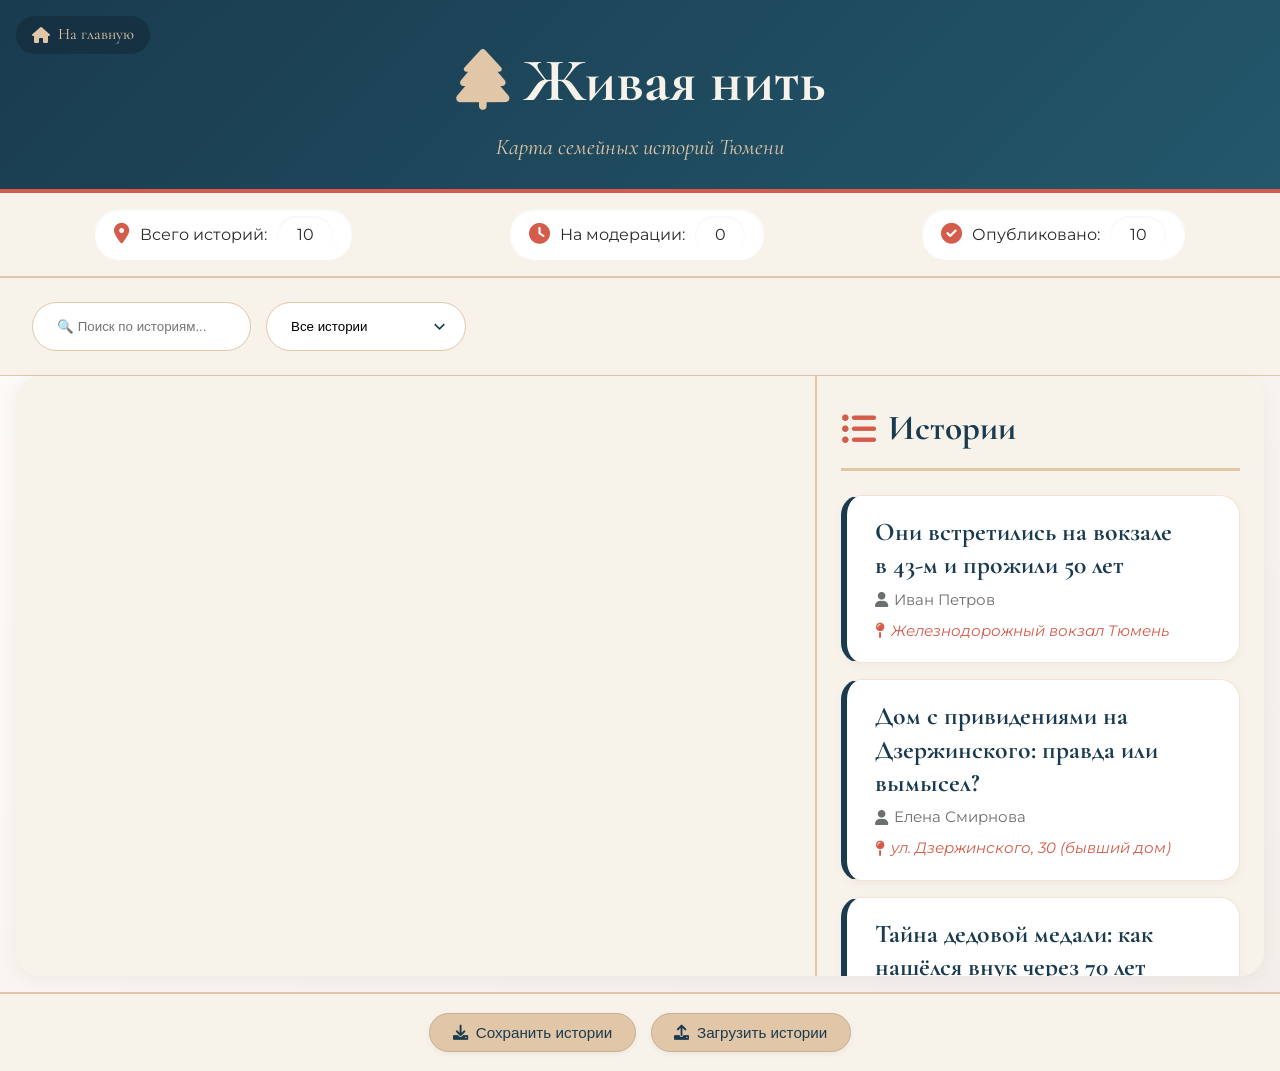
==== map.html @ c324417d "Add files via upload" ====
<!DOCTYPE html>
<html lang="ru">
<head>
    <meta charset="UTF-8">
    <meta name="viewport" content="width=device-width, initial-scale=1.0">
    <title>Живая нить — карта историй</title>
    <!-- Яндекс.Карты API (замените ключ) -->
    <script src="https://api-maps.yandex.ru/2.1/?apikey=b6e4b3a1-81ae-4380-98f1-2ff26b67f41b&lang=ru_RU" type="text/javascript"></script>
    <!-- Общие стили -->
    <link rel="stylesheet" href="style.css">
    <!-- Шрифты и иконки -->
    <link href="https://fonts.googleapis.com/css2?family=Cormorant+Garamond:wght@400;600;700&family=Montserrat:wght@300;400;500&display=swap" rel="stylesheet">
    <link rel="stylesheet" href="https://cdnjs.cloudflare.com/ajax/libs/font-awesome/6.0.0-beta3/css/all.min.css">
</head>
<body>
    <div class="page-wrapper">
        <header>
            <div class="header-top">
                <a href="index.html" class="home-link"><i class="fas fa-home"></i> На главную</a>
            </div>
            <h1><i class="fas fa-tree"></i> Живая нить</h1>
            <p class="subtitle">Карта семейных историй Тюмени</p>
        </header>

        <div class="stats-bar">
            <span><i class="fas fa-map-marker-alt"></i> Всего историй: <span id="total-stories">0</span></span>
            <span><i class="fas fa-clock"></i> На модерации: <span id="pending-stories">0</span></span>
            <span><i class="fas fa-check-circle"></i> Опубликовано: <span id="published-stories">0</span></span>
        </div>

        <div class="search-panel">
            <input type="text" id="search-input" placeholder="🔍 Поиск по историям...">
            <select id="filter-select">
                <option value="all">Все истории</option>
                <option value="published">Только опубликованные</option>
                <option value="pending">На модерации</option>
            </select>
        </div>

        <main>
            <div id="map"></div>

            <div id="sidebar">
                <h2><i class="fas fa-list-ul"></i> Истории</h2>
                <div id="stories-list"></div>
                <button id="add-story-btn" class="btn"><i class="fas fa-plus-circle"></i> Добавить свою историю</button>
            </div>
        </main>

        <!-- Модальное окно для добавления истории (без изменений) -->
        <div id="story-modal" class="modal">
            <div class="modal-content">
                <span class="close">&times;</span>
                <h2>Поделитесь семейной историей</h2>
                <form id="story-form">
                    <label for="author">Ваше имя (или псевдоним):</label>
                    <input type="text" id="author" required>

                    <label for="title">Заголовок истории:</label>
                    <input type="text" id="title" required>

                    <label for="story">Текст истории (до 2000 символов):</label>
                    <textarea id="story" rows="5" maxlength="2000" required></textarea>

                    <label>📍 Место на карте:</label>
                    <div id="map-picker" style="height: 250px; margin-bottom: 10px; border: 2px solid #E1C6A8;"></div>
                    <p id="selected-coords">Щёлкните по карте, чтобы указать место истории</p>
                    <input type="hidden" id="place-coords" required>
                    <input type="text" id="place-address" placeholder="Или введите адрес вручную">

                    <label for="photo-upload">📷 Фотография (необязательно):</label>
                    <input type="file" id="photo-upload" accept="image/*">
                    <div id="photo-preview"></div>

                    <p class="info">* История будет опубликована после проверки модератором</p>
                    <button type="submit" class="btn"><i class="fas fa-paper-plane"></i> Отправить</button>
                </form>
            </div>
        </div>

        <!-- Модальное окно просмотра УДАЛЕНО -->

        <div id="save-panel">
            <button id="save-json" class="btn-small"><i class="fas fa-download"></i> Сохранить истории</button>
            <button id="load-json" class="btn-small"><i class="fas fa-upload"></i> Загрузить истории</button>
            <input type="file" id="upload-json" accept=".json" style="display: none;">
        </div>
    </div>

    <script src="script.js"></script>
</body>
</html>
---- style.css ----
/* ===== Базовые стили и градиентный фон ===== */
* {
    margin: 0;
    padding: 0;
    box-sizing: border-box;
}

body {
    font-family: 'Montserrat', sans-serif;
    color: #2A2B2A;
    line-height: 1.6;
    background: linear-gradient(145deg, #f7efe3 0%, #dbbc9f 50%, #b28b6f 100%);
    min-height: 100vh;
}

/* Основной контейнер */
.page-wrapper {
    max-width: 1400px;
    margin: 0 auto;
    background: rgba(255, 255, 255, 0.85);
    backdrop-filter: blur(3px);
    min-height: 100vh;
    display: flex;
    flex-direction: column;
    box-shadow: 0 0 30px rgba(0, 0, 0, 0.1);
}

/* ===== Шапка ===== */
header {
    background: linear-gradient(135deg, #1A3B4F 0%, #23576B 100%);
    color: #F7F3EB;
    padding: 2rem 2rem 1.5rem;
    text-align: center;
    border-bottom: 4px solid #D55C4A;
    font-family: 'Cormorant Garamond', serif;
    position: relative;
}

.header-top {
    position: absolute;
    top: 1rem;
    left: 1rem;
}

.home-link {
    color: #E1C6A8;
    text-decoration: none;
    font-size: 1rem;
    display: inline-flex;
    align-items: center;
    gap: 0.5rem;
    background: rgba(0,0,0,0.2);
    padding: 0.4rem 1rem;
    border-radius: 40px;
    transition: background 0.2s;
}

.home-link:hover {
    background: rgba(0,0,0,0.4);
    color: white;
}

header h1 {
    font-size: 3.8rem;
    font-weight: 700;
    display: flex;
    align-items: center;
    justify-content: center;
    gap: 15px;
}

header h1 i {
    color: #E1C6A8;
}

header .subtitle {
    font-size: 1.4rem;
    color: #E1C6A8;
    font-style: italic;
}

/* ===== Статистика ===== */
.stats-bar {
    display: flex;
    justify-content: space-around;
    background: #F7F3EB;
    padding: 1rem 2rem;
    border-bottom: 2px solid #E1C6A8;
    flex-wrap: wrap;
    gap: 1rem 2rem;
}

.stats-bar span {
    display: inline-flex;
    align-items: center;
    gap: 10px;
    background: #FFFFFF;
    padding: 0.4rem 1.2rem;
    border-radius: 24px;
    box-shadow: inset 0 1px 3px rgba(0,0,0,0.05);
}

.stats-bar i {
    color: #D55C4A;
    font-size: 1.3rem;
}

/* ===== Панель поиска ===== */
.search-panel {
    display: flex;
    gap: 15px;
    padding: 1.5rem 2rem;
    background: #F7F3EB;
    border-bottom: 1px solid #E1C6A8;
    flex-wrap: wrap;
}

.search-panel input,
.search-panel select {
    padding: 1rem 1.5rem;
    border: 1px solid #E1C6A8;
    border-radius: 40px;
    background: #FFFFFF;
    transition: all 0.3s;
}

.search-panel input:focus,
.search-panel select:focus {
    border-color: #D55C4A;
    outline: none;
    box-shadow: 0 0 0 3px rgba(213, 92, 74, 0.2);
}

.search-panel select {
    appearance: none;
    background-image: url('data:image/svg+xml;utf8,<svg xmlns="http://www.w3.org/2000/svg" width="16" height="16" viewBox="0 0 24 24" fill="none" stroke="%231A3B4F" stroke-width="2"><polyline points="6 9 12 15 18 9"/></svg>');
    background-repeat: no-repeat;
    background-position: right 1rem center;
    background-size: 1.2rem;
}

/* ===== Основная часть ===== */
main {
    display: flex;
    flex: 1;
    min-height: 600px;
    background: #F7F3EB;
    border-radius: 24px;
    overflow: hidden;
    margin: 0 1rem 1rem;
    box-shadow: 0 4px 20px rgba(0, 0, 0, 0.05);
}

#map {
    flex: 2;
    border-right: 2px solid #E1C6A8;
}

#sidebar {
    flex: 1;
    min-width: 340px;
    background: #F7F3EB;
    padding: 1.5rem;
    overflow-y: auto;
    max-height: 600px;
}

#sidebar h2 {
    font-family: 'Cormorant Garamond', serif;
    font-size: 2.2rem;
    color: #1A3B4F;
    border-bottom: 3px solid #E1C6A8;
    padding-bottom: 0.7rem;
    margin-bottom: 1.5rem;
    display: flex;
    align-items: center;
    gap: 12px;
}

#sidebar h2 i {
    color: #D55C4A;
}

/* ===== Карточки историй ===== */
#stories-list {
    display: flex;
    flex-direction: column;
    gap: 1rem;
    margin-bottom: 2rem;
}

.story-item {
    background: #FFFFFF;
    padding: 1.2rem 1.2rem 1.2rem 1.8rem;
    border-radius: 20px;
    cursor: pointer;
    transition: all 0.25s ease;
    border: 1px solid #F0E4D6;
    border-left-width: 6px;
    border-left-color: #1A3B4F;
    box-shadow: 0 4px 12px rgba(0, 0, 0, 0.03);
    position: relative;
}

.story-item:hover {
    transform: translateY(-4px);
    box-shadow: 0 12px 24px rgba(26, 59, 79, 0.1);
    border-color: #E1C6A8;
}

.story-item.pending {
    border-left-color: #D55C4A;
}

.story-item h3 {
    font-family: 'Cormorant Garamond', serif;
    font-size: 1.6rem;
    color: #1A3B4F;
    margin-bottom: 0.4rem;
    padding-right: 30px;
    line-height: 1.3;
}

.story-item .author {
    font-size: 0.95rem;
    color: #6C6F70;
    margin-bottom: 0.4rem;
    display: flex;
    align-items: center;
    gap: 6px;
}

.story-item .place {
    font-size: 0.95rem;
    color: #D55C4A;
    font-style: italic;
    display: flex;
    align-items: center;
    gap: 6px;
}

.story-item .pending-badge {
    position: absolute;
    top: 1rem;
    right: 1rem;
    background: #D55C4A;
    color: white;
    font-size: 0.7rem;
    font-weight: 600;
    padding: 0.3rem 0.8rem;
    border-radius: 20px;
    box-shadow: 0 2px 6px rgba(213, 92, 74, 0.3);
}

/* ===== Кнопки ===== */
.btn {
    background: #D55C4A;
    color: white;
    border: none;
    padding: 1rem 2rem;
    border-radius: 40px;
    font-size: 1.1rem;
    font-weight: 500;
    cursor: pointer;
    width: 100%;
    transition: all 0.25s;
    display: flex;
    align-items: center;
    justify-content: center;
    gap: 12px;
    box-shadow: 0 4px 10px rgba(213, 92, 74, 0.3);
    border: 1px solid #B84A3B;
}

.btn:hover {
    background: #B84A3B;
    transform: scale(1.02);
    box-shadow: 0 6px 14px rgba(213, 92, 74, 0.4);
}

.btn-small {
    background: #E1C6A8;
    color: #1A3B4F;
    border: none;
    padding: 0.6rem 1.4rem;
    border-radius: 40px;
    font-size: 0.95rem;
    font-weight: 500;
    cursor: pointer;
    transition: all 0.2s;
    display: inline-flex;
    align-items: center;
    gap: 8px;
    border: 1px solid #C9AF91;
    box-shadow: 0 2px 6px rgba(0, 0, 0, 0.05);
}

.btn-small:hover {
    background: #D5B692;
    transform: translateY(-2px);
    box-shadow: 0 4px 10px rgba(0, 0, 0, 0.1);
}

/* ===== Модальные окна ===== */
.modal {
    display: none;
    position: fixed;
    z-index: 2000;
    left: 0;
    top: 0;
    width: 100%;
    height: 100%;
    background-color: rgba(0, 0, 0, 0.4);
    backdrop-filter: blur(5px);
    animation: fadeIn 0.3s ease;
}

@keyframes fadeIn {
    from { opacity: 0; }
    to { opacity: 1; }
}

.modal-content {
    background-color: #FFFFFF;
    margin: 3% auto;
    padding: 2.2rem 2.5rem;
    border-radius: 32px;
    width: 90%;
    max-width: 700px;
    max-height: 85vh;
    overflow-y: auto;
    box-shadow: 0 25px 50px -8px rgba(26, 59, 79, 0.3);
    border: 1px solid #E1C6A8;
    position: relative;
}

.close, .close-view {
    position: absolute;
    right: 1.8rem;
    top: 1.2rem;
    font-size: 2.8rem;
    cursor: pointer;
    color: #D55C4A;
    transition: color 0.2s;
    line-height: 1;
}

.close:hover, .close-view:hover {
    color: #1A3B4F;
}

/* ===== Форма добавления истории ===== */
#story-form label {
    display: block;
    margin-top: 1.5rem;
    font-weight: 600;
    color: #1A3B4F;
    font-size: 1rem;
}

#story-form input,
#story-form textarea,
#story-form select {
    width: 100%;
    padding: 0.9rem 1.2rem;
    margin-top: 0.3rem;
    border: 1px solid #E1C6A8;
    border-radius: 24px;
    font-family: inherit;
    font-size: 1rem;
    background: #F7F3EB;
    transition: all 0.2s;
}

#story-form input:focus,
#story-form textarea:focus,
#story-form select:focus {
    outline: none;
    border-color: #D55C4A;
    box-shadow: 0 0 0 3px rgba(213, 92, 74, 0.1);
    background: #FFFFFF;
}

#story-form textarea {
    resize: vertical;
}

#map-picker {
    border-radius: 24px;
    margin-top: 5px;
    border: 2px solid #E1C6A8;
    overflow: hidden;
}

#photo-preview {
    margin-top: 15px;
    text-align: center;
}

#photo-preview img {
    max-width: 100%;
    max-height: 200px;
    border-radius: 24px;
    border: 3px solid #E1C6A8;
    box-shadow: 0 4px 12px rgba(0,0,0,0.1);
}

.info {
    font-size: 0.9rem;
    color: #1A3B4F;
    margin: 1.5rem 0;
    background: #F7F3EB;
    padding: 1rem 1.5rem;
    border-radius: 24px;
    border-left: 4px solid #D55C4A;
}

/* ===== Просмотр истории ===== */
#view-content {
    padding: 0.5rem 0;
}

#view-content h2 {
    font-family: 'Cormorant Garamond', serif;
    color: #1A3B4F;
    margin-bottom: 1rem;
    font-size: 2.4rem;
    line-height: 1.2;
}

.story-meta {
    background: #F7F3EB;
    padding: 0.8rem 1.2rem;
    border-radius: 40px;
    margin-bottom: 1rem;
    display: flex;
    gap: 20px;
    flex-wrap: wrap;
    color: #1A3B4F;
}

.story-text {
    margin: 1.5rem 0;
    line-height: 1.8;
    white-space: pre-wrap;
    font-size: 1.1rem;
    background: #FCF8F3;
    padding: 2rem;
    border-radius: 32px;
    border-left: 6px solid #D55C4A;
    box-shadow: inset 0 2px 6px rgba(0,0,0,0.02);
}

.story-photo {
    max-width: 100%;
    border-radius: 32px;
    margin: 1.5rem 0;
    border: 4px solid #E1C6A8;
    display: block;
}

/* ===== Панель сохранения ===== */
#save-panel {
    background: #F7F3EB;
    padding: 1.2rem;
    border-top: 2px solid #E1C6A8;
    display: flex;
    gap: 15px;
    justify-content: center;
    flex-wrap: wrap;
    margin-top: auto;
}

/* ===== Стили для главной страницы и категорий ===== */
.home-page .home-main {
    flex: 1;
    display: flex;
    align-items: center;
    justify-content: center;
    padding: 2rem;
}

.categories {
    padding: 2rem;
    text-align: center;
}

.categories h2 {
    font-family: 'Cormorant Garamond', serif;
    font-size: 2.5rem;
    color: #1A3B4F;
    margin-bottom: 2rem;
}

.category-grid {
    display: grid;
    grid-template-columns: repeat(auto-fit, minmax(280px, 1fr));
    gap: 2rem;
    max-width: 1200px;
    margin: 0 auto;
}

.category-card {
    border-radius: 32px;
    padding: 2rem 1.5rem;
    text-decoration: none;
    color: white;
    text-shadow: 1px 1px 2px rgba(0,0,0,0.3);
    box-shadow: 0 10px 20px rgba(0,0,0,0.1);
    transition: transform 0.3s, box-shadow 0.3s;
    display: flex;
    flex-direction: column;
    align-items: center;
    text-align: center;
    background-size: cover;
    background-position: center;
    min-height: 250px;
    justify-content: flex-end;
    position: relative;
    overflow: hidden;
}

.category-card::before {
    content: '';
    position: absolute;
    top: 0;
    left: 0;
    width: 100%;
    height: 100%;
    background: rgba(0,0,0,0.2);
    z-index: 1;
}

.category-card > * {
    position: relative;
    z-index: 2;
}

.category-card i {
    font-size: 3rem;
    margin-bottom: 1rem;
    color: white;
}

.category-card h3 {
    font-size: 1.8rem;
    margin-bottom: 0.5rem;
    font-family: 'Cormorant Garamond', serif;
}

.category-card p {
    font-size: 1rem;
    opacity: 0.9;
}

.category-card:hover {
    transform: translateY(-10px);
    box-shadow: 0 20px 30px rgba(0,0,0,0.2);
}

footer {
    text-align: center;
    padding: 1.5rem;
    color: #1A3B4F;
    font-size: 0.9rem;
}

/* ===== Адаптация под мобильные ===== */
@media (max-width: 800px) {
    header h1 {
        font-size: 2.8rem;
    }
    main {
        flex-direction: column;
        border-radius: 20px;
        margin: 0 0.5rem 0.5rem;
    }
    #map {
        height: 400px;
        border-right: none;
        border-bottom: 2px solid #E1C6A8;
    }
    #sidebar {
        max-height: 450px;
    }
    .modal-content {
        padding: 1.5rem;
        margin: 5% auto;
    }
    .stats-bar {
        flex-direction: column;
        align-items: center;
    }
    .categories h2 {
        font-size: 2rem;
    }
}

/* ===== Скроллбар ===== */
::-webkit-scrollbar {
    width: 8px;
}
::-webkit-scrollbar-track {
    background: #F7F3EB;
}
::-webkit-scrollbar-thumb {
    background: #D55C4A;
    border-radius: 20px;
}
::-webkit-scrollbar-thumb:hover {
    background: #B84A3B;
}

/* ===== Ошибки ===== */
.error {
    color: #c62828;
    text-align: center;
    padding: 2rem;
}

.map-error {
    color: #b84a3b;
    text-align: center;
    padding: 1rem;
    background: #ffeae5;
    border-radius: 16px;
}
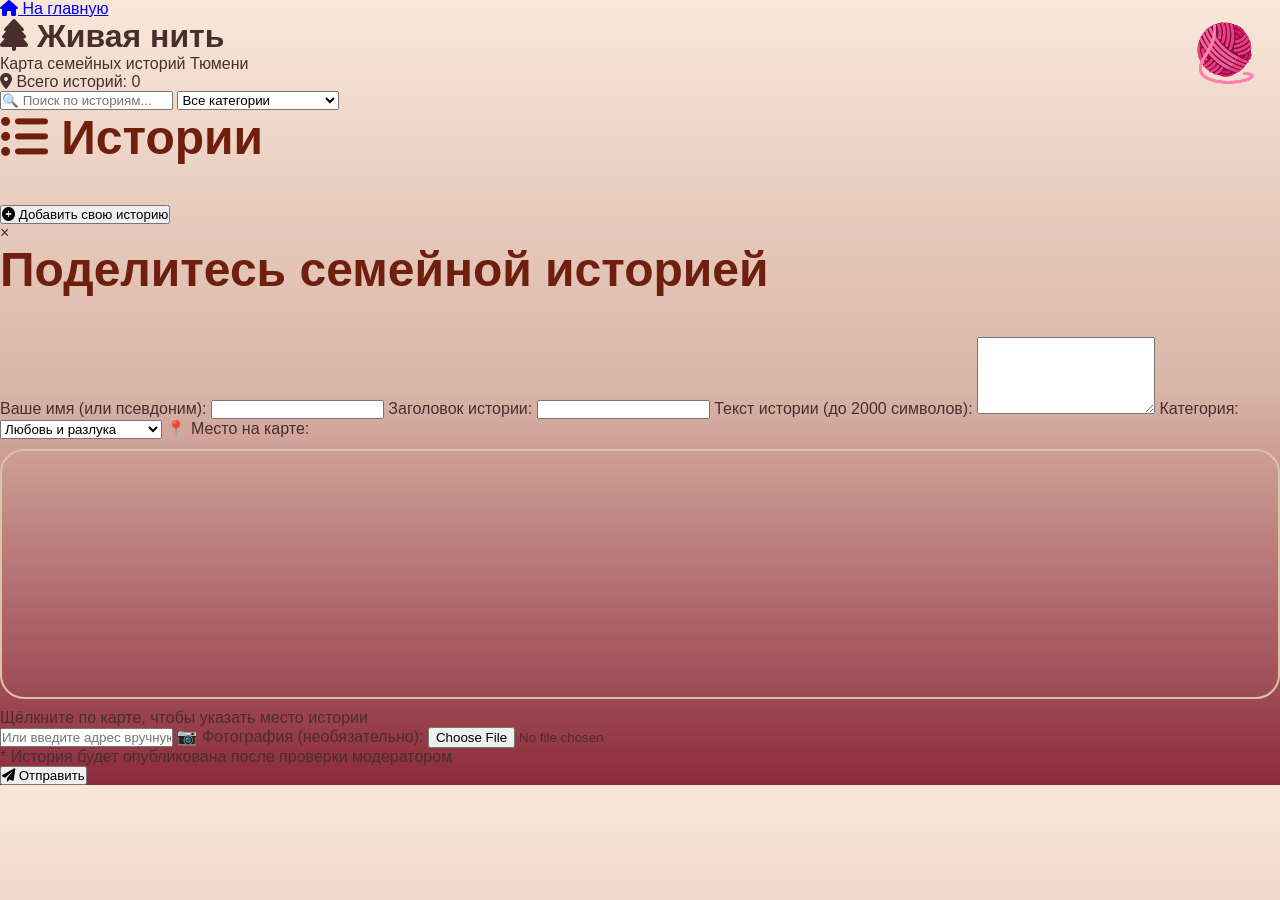
==== commit 2b1964cb: "Add files via upload" ====
--- a/map.html
+++ b/map.html
@@ -4,13 +4,17 @@
     <meta charset="UTF-8">
     <meta name="viewport" content="width=device-width, initial-scale=1.0">
     <title>Живая нить — карта историй</title>
-    <!-- Яндекс.Карты API (замените ключ) -->
-    <script src="https://api-maps.yandex.ru/2.1/?apikey=b6e4b3a1-81ae-4380-98f1-2ff26b67f41b&lang=ru_RU" type="text/javascript"></script>
-    <!-- Общие стили -->
+    <!-- Замените YOUR_API_KEY_HERE на свой ключ Яндекс.Карт -->
+    <script src="https://api-maps.yandex.ru/2.1/?apikey=b6e4b3a1-81ae-4380-98f1-2ff26b67f41b&lang=ru_RU"></script>
     <link rel="stylesheet" href="style.css">
-    <!-- Шрифты и иконки -->
-    <link href="https://fonts.googleapis.com/css2?family=Cormorant+Garamond:wght@400;600;700&family=Montserrat:wght@300;400;500&display=swap" rel="stylesheet">
+    <link href="https://fonts.googleapis.com/css2?family=Cormorant+Garamond:wght@400;600;700&family=Montserrat:wght@300;400;500&display=swap&subset=cyrillic,cyrillic-ext" rel="stylesheet">
     <link rel="stylesheet" href="https://cdnjs.cloudflare.com/ajax/libs/font-awesome/6.0.0-beta3/css/all.min.css">
+    <style>
+        /* дополнительные стили для модалки */
+        #map-picker { height: 250px; border-radius: 24px; border: 2px solid #DCC2A8; margin: 10px 0; }
+        .admin-only { display: none; }
+        body.admin-mode .admin-only { display: inline-flex; }
+    </style>
 </head>
 <body>
     <div class="page-wrapper">
@@ -20,26 +24,34 @@
             </div>
             <h1><i class="fas fa-tree"></i> Живая нить</h1>
             <p class="subtitle">Карта семейных историй Тюмени</p>
+            <div id="admin-trigger-map" class="thread-ball" style="position: absolute; top: 20px; right: 20px;">🧶</div>
         </header>
 
         <div class="stats-bar">
             <span><i class="fas fa-map-marker-alt"></i> Всего историй: <span id="total-stories">0</span></span>
-            <span><i class="fas fa-clock"></i> На модерации: <span id="pending-stories">0</span></span>
-            <span><i class="fas fa-check-circle"></i> Опубликовано: <span id="published-stories">0</span></span>
+            <span class="admin-only"><i class="fas fa-clock"></i> На модерации: <span id="pending-stories">0</span></span>
         </div>
 
         <div class="search-panel">
             <input type="text" id="search-input" placeholder="🔍 Поиск по историям...">
-            <select id="filter-select">
-                <option value="all">Все истории</option>
-                <option value="published">Только опубликованные</option>
+            <select id="filter-category">
+                <option value="all">Все категории</option>
+                <option value="love">Любовь и разлука</option>
+                <option value="war">Подвиг в тылу</option>
+                <option value="house">Тайны старого дома</option>
+                <option value="journey">Дорога жизни</option>
+                <option value="funny">Курьёзы и совпадения</option>
+                <option value="tradition">Семейные традиции</option>
+            </select>
+            <select id="filter-status" class="admin-only">
+                <option value="all">Все статусы</option>
+                <option value="approved">Опубликованные</option>
                 <option value="pending">На модерации</option>
             </select>
         </div>
 
         <main>
             <div id="map"></div>
-
             <div id="sidebar">
                 <h2><i class="fas fa-list-ul"></i> Истории</h2>
                 <div id="stories-list"></div>
@@ -47,7 +59,7 @@
             </div>
         </main>
 
-        <!-- Модальное окно для добавления истории (без изменений) -->
+        <!-- Модальное окно добавления истории -->
         <div id="story-modal" class="modal">
             <div class="modal-content">
                 <span class="close">&times;</span>
@@ -62,8 +74,18 @@
                     <label for="story">Текст истории (до 2000 символов):</label>
                     <textarea id="story" rows="5" maxlength="2000" required></textarea>
 
+                    <label for="category">Категория:</label>
+                    <select id="category" required>
+                        <option value="love">Любовь и разлука</option>
+                        <option value="war">Подвиг в тылу</option>
+                        <option value="house">Тайны старого дома</option>
+                        <option value="journey">Дорога жизни</option>
+                        <option value="funny">Курьёзы и совпадения</option>
+                        <option value="tradition">Семейные традиции</option>
+                    </select>
+
                     <label>📍 Место на карте:</label>
-                    <div id="map-picker" style="height: 250px; margin-bottom: 10px; border: 2px solid #E1C6A8;"></div>
+                    <div id="map-picker"></div>
                     <p id="selected-coords">Щёлкните по карте, чтобы указать место истории</p>
                     <input type="hidden" id="place-coords" required>
                     <input type="text" id="place-address" placeholder="Или введите адрес вручную">
@@ -77,16 +99,38 @@
                 </form>
             </div>
         </div>
-
-        <!-- Модальное окно просмотра УДАЛЕНО -->
-
-        <div id="save-panel">
-            <button id="save-json" class="btn-small"><i class="fas fa-download"></i> Сохранить истории</button>
-            <button id="load-json" class="btn-small"><i class="fas fa-upload"></i> Загрузить истории</button>
-            <input type="file" id="upload-json" accept=".json" style="display: none;">
-        </div>
     </div>
 
+    <script src="auth.js"></script>
     <script src="script.js"></script>
+    <script>
+        // автоматическое открытие модалки, если перешли по ?add=true
+        const urlParams = new URLSearchParams(window.location.search);
+        if (urlParams.get('add') === 'true') {
+            setTimeout(() => document.getElementById('add-story-btn').click(), 500);
+        }
+        // Клубок на карте также служит триггером для админа (5 кликов)
+        const triggerMap = document.getElementById('admin-trigger-map');
+        if (triggerMap) {
+            let clickCount = 0, timer;
+            triggerMap.addEventListener('click', () => {
+                clickCount++;
+                clearTimeout(timer);
+                timer = setTimeout(() => clickCount = 0, 1000);
+                if (clickCount === 5) {
+                    const pwd = prompt('Введите пароль администратора');
+                    if (pwd === 'admin123') {
+                        sessionStorage.setItem('admin', 'true');
+                        document.body.classList.add('admin-mode');
+                        alert('Режим администратора активирован, обновите страницу');
+                        location.reload();
+                    } else alert('Неверный пароль');
+                    clickCount = 0;
+                }
+            });
+        }
+        // если уже админ, добавляем класс
+        if (sessionStorage.getItem('admin') === 'true') document.body.classList.add('admin-mode');
+    </script>
 </body>
 </html>
--- a/style.css
+++ b/style.css
@@ -1,627 +1,400 @@
-/* ===== Базовые стили и градиентный фон ===== */
 * {
-    margin: 0;
-    padding: 0;
-    box-sizing: border-box;
+  margin: 0;
+  padding: 0;
+  box-sizing: border-box;
+}
+
+html {
+  scroll-behavior: smooth;
 }
 
 body {
-    font-family: 'Montserrat', sans-serif;
-    color: #2A2B2A;
-    line-height: 1.6;
-    background: linear-gradient(145deg, #f7efe3 0%, #dbbc9f 50%, #b28b6f 100%);
-    min-height: 100vh;
-}
-
-/* Основной контейнер */
-.page-wrapper {
-    max-width: 1400px;
-    margin: 0 auto;
-    background: rgba(255, 255, 255, 0.85);
-    backdrop-filter: blur(3px);
-    min-height: 100vh;
-    display: flex;
+  font-family: 'Manrope', sans-serif;
+  background: linear-gradient(
+    to bottom,
+    #F9E8DA 0%,
+    #D9B4A7 50%,
+    #8C2A3B 100%
+  );
+  color: #4A2E2E;
+  overflow-x: hidden;
+}
+
+#thread-canvas {
+  position: fixed;
+  inset: 0;
+  width: 100%;
+  height: 100%;
+  z-index: 1;
+  pointer-events: none;
+}
+
+.container {
+  width: min(1200px, 92%);
+  margin: 0 auto;
+  position: relative;
+  z-index: 5;
+}
+
+.header {
+  position: fixed;
+  top: 0;
+  width: 100%;
+  z-index: 50;
+  backdrop-filter: blur(18px);
+  background: rgba(255,255,255,0.12);
+  border-bottom: 1px solid rgba(255,255,255,0.15);
+}
+
+.nav {
+  display: flex;
+  justify-content: space-between;
+  align-items: center;
+  padding: 20px 0;
+}
+
+.logo-block {
+  display: flex;
+  align-items: center;
+  gap: 18px;
+}
+
+.thread-ball {
+  font-size: 56px;
+}
+
+.logo-title {
+  color: #6E1F0E;
+  font-size: 28px;
+  font-weight: 800;
+}
+
+.logo-subtitle {
+  opacity: 0.8;
+}
+
+nav {
+  display: flex;
+  gap: 32px;
+}
+
+nav a {
+  text-decoration: none;
+  color: #4A2E2E;
+  font-weight: 600;
+}
+
+.hero {
+  min-height: 100vh;
+  display: flex;
+  align-items: center;
+  padding-top: 120px;
+}
+
+.hero-grid {
+  display: grid;
+  grid-template-columns: 1fr 1fr;
+  gap: 60px;
+  align-items: center;
+}
+
+.hero-badge {
+  display: inline-block;
+  padding: 12px 20px;
+  border-radius: 999px;
+  background: rgba(255,255,255,0.35);
+  margin-bottom: 24px;
+  backdrop-filter: blur(10px);
+}
+
+.main-title {
+  font-size: 92px;
+  line-height: 0.9;
+  color: #6E1F0E;
+  margin-bottom: 30px;
+}
+
+.hero-text {
+  font-size: 22px;
+  line-height: 1.7;
+  max-width: 650px;
+  margin-bottom: 40px;
+}
+
+.hero-buttons {
+  display: flex;
+  gap: 20px;
+  flex-wrap: wrap;
+}
+
+.primary-btn,
+.secondary-btn {
+  padding: 18px 32px;
+  border-radius: 22px;
+  text-decoration: none;
+  font-weight: 700;
+  transition: 0.3s;
+}
+
+.primary-btn {
+  background: #C39A6B;
+  color: white;
+}
+
+.primary-btn:hover {
+  background: #A87F54;
+}
+
+.secondary-btn {
+  background: rgba(255,255,255,0.45);
+  color: #4A2E2E;
+  border: 1px solid rgba(255,255,255,0.4);
+}
+
+.hero-card,
+.glass-block {
+  background: rgba(255,248,240,0.82);
+  backdrop-filter: blur(18px);
+  border-radius: 42px;
+  box-shadow: 0 20px 50px rgba(0,0,0,0.12);
+}
+
+.hero-card {
+  padding: 40px;
+}
+
+.hero-emoji {
+  height: 520px;
+  display: flex;
+  align-items: center;
+  justify-content: center;
+  font-size: 180px;
+  border-radius: 32px;
+  background: linear-gradient(135deg,#F9E8DA,#D9B4A7);
+}
+
+.content-section {
+  padding: 120px 0;
+  position: relative;
+  z-index: 5;
+}
+
+.glass-block {
+  padding: 60px;
+}
+
+h2,
+.section-title,
+.team-card h3,
+.stat-card h3 {
+  color: #6E1F0E;
+}
+
+.section-title,
+h2 {
+  font-size: 48px;
+  margin-bottom: 40px;
+}
+
+.glass-block p {
+  font-size: 20px;
+  line-height: 1.8;
+  margin-bottom: 24px;
+}
+
+.stats-grid,
+.questions-grid,
+.practice-grid,
+.team-grid,
+.research-grid {
+  display: grid;
+  gap: 28px;
+}
+
+.stats-grid {
+  grid-template-columns: repeat(4,1fr);
+}
+
+.stat-card,
+.question-card,
+.practice-card,
+.team-card,
+.research-card {
+  background: rgba(255,248,240,0.85);
+  border-radius: 34px;
+  padding: 36px;
+  box-shadow: 0 12px 30px rgba(0,0,0,0.1);
+  backdrop-filter: blur(12px);
+}
+
+.stat-card h3 {
+  font-size: 54px;
+  margin-bottom: 12px;
+}
+
+.question-card span,
+.member-icon {
+  font-size: 48px;
+  display: block;
+  margin-bottom: 20px;
+}
+
+.questions-grid {
+  grid-template-columns: repeat(2,1fr);
+}
+
+.question-card p {
+  font-size: 22px;
+  line-height: 1.6;
+}
+
+.practice-grid {
+  grid-template-columns: repeat(2,1fr);
+}
+
+.practice-card {
+  font-size: 22px;
+  font-weight: 700;
+}
+
+.team-grid {
+  grid-template-columns: repeat(2,1fr);
+}
+
+.team-card .role {
+  font-weight: 700;
+  margin: 14px 0;
+}
+
+.quote {
+  line-height: 1.7;
+}
+
+.research-grid {
+  grid-template-columns: repeat(2,1fr);
+}
+
+.research-card ul {
+  padding-left: 22px;
+  line-height: 2;
+  margin-top: 20px;
+}
+
+.map-preview {
+  height: 420px;
+  border-radius: 36px;
+  overflow: hidden;
+  position: relative;
+  background:
+    linear-gradient(rgba(0,0,0,0.2),rgba(0,0,0,0.35)),
+    url('https://images.unsplash.com/photo-1526778548025-fa2f459cd5ce?q=80&w=1400&auto=format&fit=crop');
+  background-size: cover;
+  background-position: center;
+}
+
+.map-overlay {
+  position: absolute;
+  inset: 0;
+  display: flex;
+  flex-direction: column;
+  justify-content: center;
+  align-items: center;
+  color: white;
+  text-align: center;
+  padding: 40px;
+}
+
+.map-overlay h3 {
+  font-size: 42px;
+  margin-bottom: 20px;
+}
+
+.map-overlay p {
+  font-size: 20px;
+  max-width: 700px;
+  line-height: 1.8;
+  margin-bottom: 30px;
+}
+
+.footer {
+  padding: 60px 0;
+  background: rgba(0,0,0,0.18);
+  color: rgba(255,255,255,0.9);
+}
+
+.footer-content {
+  display: flex;
+  justify-content: space-between;
+  gap: 30px;
+}
+
+@media (max-width: 900px) {
+
+  nav {
+    display: none;
+  }
+
+  .hero-grid,
+  .stats-grid,
+  .questions-grid,
+  .practice-grid,
+  .team-grid,
+  .research-grid {
+    grid-template-columns: 1fr;
+  }
+
+  .main-title {
+    font-size: 68px;
+  }
+
+  .hero-emoji {
+    height: 320px;
+    font-size: 120px;
+  }
+
+  .glass-block {
+    padding: 34px;
+  }
+
+  .section-title,
+  h2 {
+    font-size: 36px;
+  }
+
+  .footer-content {
     flex-direction: column;
-    box-shadow: 0 0 30px rgba(0, 0, 0, 0.1);
-}
-
-/* ===== Шапка ===== */
-header {
-    background: linear-gradient(135deg, #1A3B4F 0%, #23576B 100%);
-    color: #F7F3EB;
-    padding: 2rem 2rem 1.5rem;
-    text-align: center;
-    border-bottom: 4px solid #D55C4A;
-    font-family: 'Cormorant Garamond', serif;
-    position: relative;
-}
-
-.header-top {
-    position: absolute;
-    top: 1rem;
-    left: 1rem;
-}
-
-.home-link {
-    color: #E1C6A8;
-    text-decoration: none;
-    font-size: 1rem;
-    display: inline-flex;
-    align-items: center;
-    gap: 0.5rem;
-    background: rgba(0,0,0,0.2);
-    padding: 0.4rem 1rem;
-    border-radius: 40px;
-    transition: background 0.2s;
-}
-
-.home-link:hover {
-    background: rgba(0,0,0,0.4);
-    color: white;
-}
-
-header h1 {
-    font-size: 3.8rem;
-    font-weight: 700;
-    display: flex;
-    align-items: center;
-    justify-content: center;
-    gap: 15px;
-}
-
-header h1 i {
-    color: #E1C6A8;
-}
-
-header .subtitle {
-    font-size: 1.4rem;
-    color: #E1C6A8;
-    font-style: italic;
-}
-
-/* ===== Статистика ===== */
-.stats-bar {
-    display: flex;
-    justify-content: space-around;
-    background: #F7F3EB;
-    padding: 1rem 2rem;
-    border-bottom: 2px solid #E1C6A8;
-    flex-wrap: wrap;
-    gap: 1rem 2rem;
-}
-
-.stats-bar span {
-    display: inline-flex;
-    align-items: center;
-    gap: 10px;
-    background: #FFFFFF;
-    padding: 0.4rem 1.2rem;
-    border-radius: 24px;
-    box-shadow: inset 0 1px 3px rgba(0,0,0,0.05);
-}
-
-.stats-bar i {
-    color: #D55C4A;
-    font-size: 1.3rem;
-}
-
-/* ===== Панель поиска ===== */
-.search-panel {
-    display: flex;
-    gap: 15px;
-    padding: 1.5rem 2rem;
-    background: #F7F3EB;
-    border-bottom: 1px solid #E1C6A8;
-    flex-wrap: wrap;
-}
-
-.search-panel input,
-.search-panel select {
-    padding: 1rem 1.5rem;
-    border: 1px solid #E1C6A8;
-    border-radius: 40px;
-    background: #FFFFFF;
-    transition: all 0.3s;
-}
-
-.search-panel input:focus,
-.search-panel select:focus {
-    border-color: #D55C4A;
-    outline: none;
-    box-shadow: 0 0 0 3px rgba(213, 92, 74, 0.2);
-}
-
-.search-panel select {
-    appearance: none;
-    background-image: url('data:image/svg+xml;utf8,<svg xmlns="http://www.w3.org/2000/svg" width="16" height="16" viewBox="0 0 24 24" fill="none" stroke="%231A3B4F" stroke-width="2"><polyline points="6 9 12 15 18 9"/></svg>');
-    background-repeat: no-repeat;
-    background-position: right 1rem center;
-    background-size: 1.2rem;
-}
-
-/* ===== Основная часть ===== */
-main {
-    display: flex;
-    flex: 1;
-    min-height: 600px;
-    background: #F7F3EB;
-    border-radius: 24px;
-    overflow: hidden;
-    margin: 0 1rem 1rem;
-    box-shadow: 0 4px 20px rgba(0, 0, 0, 0.05);
-}
-
-#map {
-    flex: 2;
-    border-right: 2px solid #E1C6A8;
-}
-
-#sidebar {
-    flex: 1;
-    min-width: 340px;
-    background: #F7F3EB;
-    padding: 1.5rem;
-    overflow-y: auto;
-    max-height: 600px;
-}
-
-#sidebar h2 {
-    font-family: 'Cormorant Garamond', serif;
-    font-size: 2.2rem;
-    color: #1A3B4F;
-    border-bottom: 3px solid #E1C6A8;
-    padding-bottom: 0.7rem;
-    margin-bottom: 1.5rem;
-    display: flex;
-    align-items: center;
-    gap: 12px;
-}
-
-#sidebar h2 i {
-    color: #D55C4A;
-}
-
-/* ===== Карточки историй ===== */
-#stories-list {
-    display: flex;
-    flex-direction: column;
-    gap: 1rem;
-    margin-bottom: 2rem;
-}
-
-.story-item {
-    background: #FFFFFF;
-    padding: 1.2rem 1.2rem 1.2rem 1.8rem;
-    border-radius: 20px;
-    cursor: pointer;
-    transition: all 0.25s ease;
-    border: 1px solid #F0E4D6;
-    border-left-width: 6px;
-    border-left-color: #1A3B4F;
-    box-shadow: 0 4px 12px rgba(0, 0, 0, 0.03);
-    position: relative;
-}
-
-.story-item:hover {
-    transform: translateY(-4px);
-    box-shadow: 0 12px 24px rgba(26, 59, 79, 0.1);
-    border-color: #E1C6A8;
-}
-
-.story-item.pending {
-    border-left-color: #D55C4A;
-}
-
-.story-item h3 {
-    font-family: 'Cormorant Garamond', serif;
-    font-size: 1.6rem;
-    color: #1A3B4F;
-    margin-bottom: 0.4rem;
-    padding-right: 30px;
-    line-height: 1.3;
-}
-
-.story-item .author {
-    font-size: 0.95rem;
-    color: #6C6F70;
-    margin-bottom: 0.4rem;
-    display: flex;
-    align-items: center;
-    gap: 6px;
-}
-
-.story-item .place {
-    font-size: 0.95rem;
-    color: #D55C4A;
-    font-style: italic;
-    display: flex;
-    align-items: center;
-    gap: 6px;
-}
-
-.story-item .pending-badge {
-    position: absolute;
-    top: 1rem;
-    right: 1rem;
-    background: #D55C4A;
-    color: white;
-    font-size: 0.7rem;
-    font-weight: 600;
-    padding: 0.3rem 0.8rem;
-    border-radius: 20px;
-    box-shadow: 0 2px 6px rgba(213, 92, 74, 0.3);
-}
-
-/* ===== Кнопки ===== */
-.btn {
-    background: #D55C4A;
-    color: white;
-    border: none;
-    padding: 1rem 2rem;
-    border-radius: 40px;
-    font-size: 1.1rem;
-    font-weight: 500;
-    cursor: pointer;
-    width: 100%;
-    transition: all 0.25s;
-    display: flex;
-    align-items: center;
-    justify-content: center;
-    gap: 12px;
-    box-shadow: 0 4px 10px rgba(213, 92, 74, 0.3);
-    border: 1px solid #B84A3B;
-}
-
-.btn:hover {
-    background: #B84A3B;
-    transform: scale(1.02);
-    box-shadow: 0 6px 14px rgba(213, 92, 74, 0.4);
-}
-
-.btn-small {
-    background: #E1C6A8;
-    color: #1A3B4F;
-    border: none;
-    padding: 0.6rem 1.4rem;
-    border-radius: 40px;
-    font-size: 0.95rem;
-    font-weight: 500;
-    cursor: pointer;
-    transition: all 0.2s;
-    display: inline-flex;
-    align-items: center;
-    gap: 8px;
-    border: 1px solid #C9AF91;
-    box-shadow: 0 2px 6px rgba(0, 0, 0, 0.05);
-}
-
-.btn-small:hover {
-    background: #D5B692;
-    transform: translateY(-2px);
-    box-shadow: 0 4px 10px rgba(0, 0, 0, 0.1);
-}
-
-/* ===== Модальные окна ===== */
-.modal {
-    display: none;
-    position: fixed;
-    z-index: 2000;
-    left: 0;
-    top: 0;
-    width: 100%;
-    height: 100%;
-    background-color: rgba(0, 0, 0, 0.4);
-    backdrop-filter: blur(5px);
-    animation: fadeIn 0.3s ease;
-}
-
-@keyframes fadeIn {
-    from { opacity: 0; }
-    to { opacity: 1; }
-}
-
-.modal-content {
-    background-color: #FFFFFF;
-    margin: 3% auto;
-    padding: 2.2rem 2.5rem;
-    border-radius: 32px;
-    width: 90%;
-    max-width: 700px;
-    max-height: 85vh;
-    overflow-y: auto;
-    box-shadow: 0 25px 50px -8px rgba(26, 59, 79, 0.3);
-    border: 1px solid #E1C6A8;
-    position: relative;
-}
-
-.close, .close-view {
-    position: absolute;
-    right: 1.8rem;
-    top: 1.2rem;
-    font-size: 2.8rem;
-    cursor: pointer;
-    color: #D55C4A;
-    transition: color 0.2s;
-    line-height: 1;
-}
-
-.close:hover, .close-view:hover {
-    color: #1A3B4F;
-}
-
-/* ===== Форма добавления истории ===== */
-#story-form label {
-    display: block;
-    margin-top: 1.5rem;
-    font-weight: 600;
-    color: #1A3B4F;
-    font-size: 1rem;
-}
-
-#story-form input,
-#story-form textarea,
-#story-form select {
-    width: 100%;
-    padding: 0.9rem 1.2rem;
-    margin-top: 0.3rem;
-    border: 1px solid #E1C6A8;
-    border-radius: 24px;
-    font-family: inherit;
-    font-size: 1rem;
-    background: #F7F3EB;
-    transition: all 0.2s;
-}
-
-#story-form input:focus,
-#story-form textarea:focus,
-#story-form select:focus {
-    outline: none;
-    border-color: #D55C4A;
-    box-shadow: 0 0 0 3px rgba(213, 92, 74, 0.1);
-    background: #FFFFFF;
-}
-
-#story-form textarea {
-    resize: vertical;
-}
-
-#map-picker {
-    border-radius: 24px;
-    margin-top: 5px;
-    border: 2px solid #E1C6A8;
-    overflow: hidden;
-}
-
-#photo-preview {
-    margin-top: 15px;
-    text-align: center;
-}
-
-#photo-preview img {
-    max-width: 100%;
-    max-height: 200px;
-    border-radius: 24px;
-    border: 3px solid #E1C6A8;
-    box-shadow: 0 4px 12px rgba(0,0,0,0.1);
-}
-
-.info {
-    font-size: 0.9rem;
-    color: #1A3B4F;
-    margin: 1.5rem 0;
-    background: #F7F3EB;
-    padding: 1rem 1.5rem;
-    border-radius: 24px;
-    border-left: 4px solid #D55C4A;
-}
-
-/* ===== Просмотр истории ===== */
-#view-content {
-    padding: 0.5rem 0;
-}
-
-#view-content h2 {
-    font-family: 'Cormorant Garamond', serif;
-    color: #1A3B4F;
-    margin-bottom: 1rem;
-    font-size: 2.4rem;
-    line-height: 1.2;
-}
-
-.story-meta {
-    background: #F7F3EB;
-    padding: 0.8rem 1.2rem;
-    border-radius: 40px;
-    margin-bottom: 1rem;
-    display: flex;
-    gap: 20px;
-    flex-wrap: wrap;
-    color: #1A3B4F;
-}
-
-.story-text {
-    margin: 1.5rem 0;
-    line-height: 1.8;
-    white-space: pre-wrap;
-    font-size: 1.1rem;
-    background: #FCF8F3;
-    padding: 2rem;
-    border-radius: 32px;
-    border-left: 6px solid #D55C4A;
-    box-shadow: inset 0 2px 6px rgba(0,0,0,0.02);
-}
-
-.story-photo {
-    max-width: 100%;
-    border-radius: 32px;
-    margin: 1.5rem 0;
-    border: 4px solid #E1C6A8;
-    display: block;
-}
-
-/* ===== Панель сохранения ===== */
-#save-panel {
-    background: #F7F3EB;
-    padding: 1.2rem;
-    border-top: 2px solid #E1C6A8;
-    display: flex;
-    gap: 15px;
-    justify-content: center;
-    flex-wrap: wrap;
-    margin-top: auto;
-}
-
-/* ===== Стили для главной страницы и категорий ===== */
-.home-page .home-main {
-    flex: 1;
-    display: flex;
-    align-items: center;
-    justify-content: center;
-    padding: 2rem;
-}
-
-.categories {
-    padding: 2rem;
-    text-align: center;
-}
-
-.categories h2 {
-    font-family: 'Cormorant Garamond', serif;
-    font-size: 2.5rem;
-    color: #1A3B4F;
-    margin-bottom: 2rem;
-}
-
-.category-grid {
-    display: grid;
-    grid-template-columns: repeat(auto-fit, minmax(280px, 1fr));
-    gap: 2rem;
-    max-width: 1200px;
-    margin: 0 auto;
-}
-
-.category-card {
-    border-radius: 32px;
-    padding: 2rem 1.5rem;
-    text-decoration: none;
-    color: white;
-    text-shadow: 1px 1px 2px rgba(0,0,0,0.3);
-    box-shadow: 0 10px 20px rgba(0,0,0,0.1);
-    transition: transform 0.3s, box-shadow 0.3s;
-    display: flex;
-    flex-direction: column;
-    align-items: center;
-    text-align: center;
-    background-size: cover;
-    background-position: center;
-    min-height: 250px;
-    justify-content: flex-end;
-    position: relative;
-    overflow: hidden;
-}
-
-.category-card::before {
-    content: '';
-    position: absolute;
-    top: 0;
-    left: 0;
-    width: 100%;
-    height: 100%;
-    background: rgba(0,0,0,0.2);
-    z-index: 1;
-}
-
-.category-card > * {
-    position: relative;
-    z-index: 2;
-}
-
-.category-card i {
-    font-size: 3rem;
-    margin-bottom: 1rem;
-    color: white;
-}
-
-.category-card h3 {
-    font-size: 1.8rem;
-    margin-bottom: 0.5rem;
-    font-family: 'Cormorant Garamond', serif;
-}
-
-.category-card p {
-    font-size: 1rem;
-    opacity: 0.9;
-}
-
-.category-card:hover {
-    transform: translateY(-10px);
-    box-shadow: 0 20px 30px rgba(0,0,0,0.2);
-}
-
-footer {
-    text-align: center;
-    padding: 1.5rem;
-    color: #1A3B4F;
-    font-size: 0.9rem;
-}
-
-/* ===== Адаптация под мобильные ===== */
-@media (max-width: 800px) {
-    header h1 {
-        font-size: 2.8rem;
-    }
-    main {
-        flex-direction: column;
-        border-radius: 20px;
-        margin: 0 0.5rem 0.5rem;
-    }
-    #map {
-        height: 400px;
-        border-right: none;
-        border-bottom: 2px solid #E1C6A8;
-    }
-    #sidebar {
-        max-height: 450px;
-    }
-    .modal-content {
-        padding: 1.5rem;
-        margin: 5% auto;
-    }
-    .stats-bar {
-        flex-direction: column;
-        align-items: center;
-    }
-    .categories h2 {
-        font-size: 2rem;
-    }
-}
-
-/* ===== Скроллбар ===== */
-::-webkit-scrollbar {
-    width: 8px;
-}
-::-webkit-scrollbar-track {
-    background: #F7F3EB;
-}
-::-webkit-scrollbar-thumb {
-    background: #D55C4A;
-    border-radius: 20px;
-}
-::-webkit-scrollbar-thumb:hover {
-    background: #B84A3B;
-}
-
-/* ===== Ошибки ===== */
-.error {
-    color: #c62828;
-    text-align: center;
-    padding: 2rem;
-}
-
-.map-error {
-    color: #b84a3b;
-    text-align: center;
-    padding: 1rem;
-    background: #ffeae5;
-    border-radius: 16px;
+  }
+}
+.hidden-block {
+  opacity: 0;
+  transform: translateY(40px);
+  transition:
+    opacity 1s ease,
+    transform 1s ease;
+}
+
+.show {
+  opacity: 1;
+  transform: translateY(0);
+}
+
+.stat-card,
+.question-card,
+.practice-card,
+.team-card,
+.research-card,
+.primary-btn,
+.secondary-btn {
+  transition:
+    transform 0.35s ease,
+    background 0.3s ease,
+    box-shadow 0.3s ease;
+}
+
+.team-card:hover,
+.question-card:hover,
+.practice-card:hover,
+.stat-card:hover,
+.research-card:hover {
+  box-shadow: 0 20px 50px rgba(0,0,0,0.18);
 }
